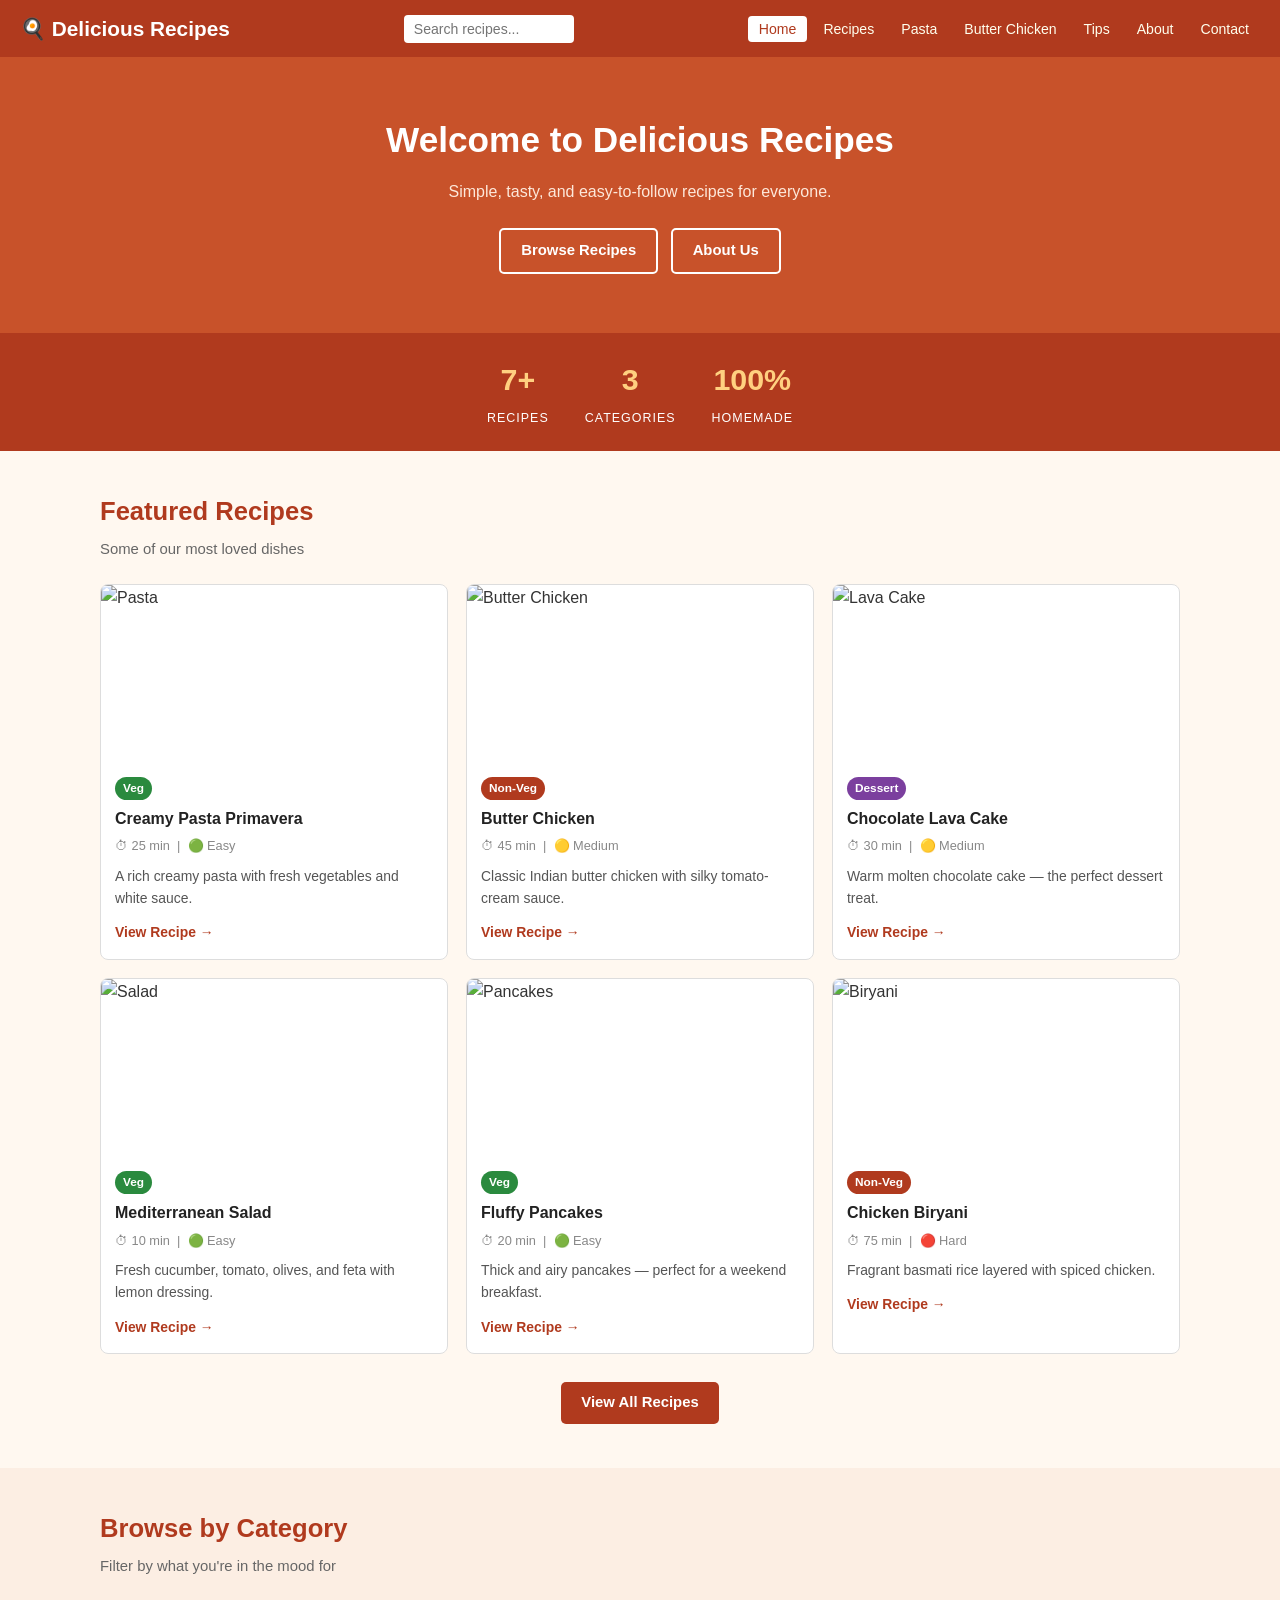
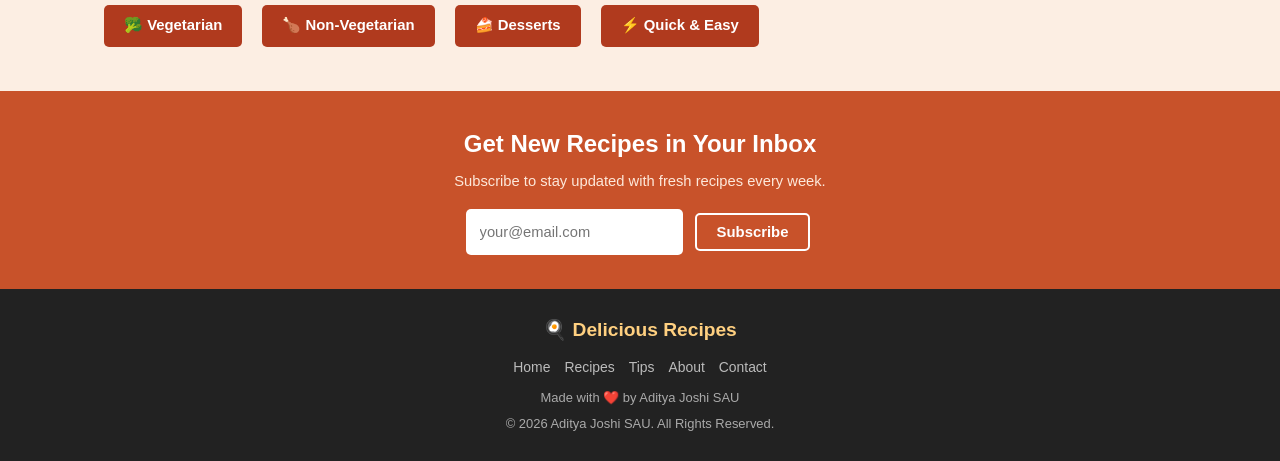
==== index.html @ 1924f4de "1" ====
<!DOCTYPE html>
<html lang="en">
<head>
  <meta charset="UTF-8" />
  <meta name="viewport" content="width=device-width, initial-scale=1.0" />
  <title>Delicious Recipes - Home</title>
  <link rel="stylesheet" href="css/styles.css" />
</head>
<body>

<!-- NAVBAR -->
<nav class="navbar">
  <a href="index.html" class="nav-logo">🍳 Delicious Recipes</a>
  <div class="nav-search">
    <input type="text" id="searchInput" placeholder="Search recipes..." onkeydown="if(event.key==='Enter'){goSearch()}" />
  </div>
  <ul class="nav-links">
    <li><a href="index.html" class="active">Home</a></li>
    <li><a href="recipes.html">Recipes</a></li>
    <li><a href="recipe-pasta.html">Pasta</a></li>
    <li><a href="recipe-butter-chicken.html">Butter Chicken</a></li>
    <li><a href="tips.html">Tips</a></li>
    <li><a href="about.html">About</a></li>
    <li><a href="contact.html">Contact</a></li>
  </ul>
</nav>

<!-- HERO -->
<section class="hero">
  <h1>Welcome to Delicious Recipes</h1>
  <p>Simple, tasty, and easy-to-follow recipes for everyone.</p>
  <a href="recipes.html" class="btn btn-outline">Browse Recipes</a>
  <a href="about.html" class="btn btn-outline">About Us</a>
</section>

<!-- STATS -->
<div class="stats-strip">
  <div class="container">
    <div class="stat-item"><span class="stat-num">7+</span><span class="stat-label">Recipes</span></div>
    <div class="stat-item"><span class="stat-num">3</span><span class="stat-label">Categories</span></div>
    <div class="stat-item"><span class="stat-num">100%</span><span class="stat-label">Homemade</span></div>
  </div>
</div>

<!-- FEATURED RECIPES -->
<section class="section">
  <div class="container">
    <h2 class="section-title">Featured Recipes</h2>
    <p class="section-subtitle">Some of our most loved dishes</p>

    <div class="grid-3">

      <div class="card fade-in">
        <img src="https://images.unsplash.com/photo-1621996346565-e3dbc646d9a9?w=500&q=75" alt="Pasta" />
        <div class="card-body">
          <span class="card-badge badge-veg">Veg</span>
          <h3 class="card-title">Creamy Pasta Primavera</h3>
          <p class="card-meta">⏱ 25 min &nbsp;|&nbsp; 🟢 Easy</p>
          <p class="card-desc">A rich creamy pasta with fresh vegetables and white sauce.</p>
          <a href="recipe-pasta.html" class="card-link">View Recipe →</a>
        </div>
      </div>

      <div class="card fade-in">
        <img src="https://images.unsplash.com/photo-1603894584373-5ac82b2ae398?w=500&q=75" alt="Butter Chicken" />
        <div class="card-body">
          <span class="card-badge badge-nonveg">Non-Veg</span>
          <h3 class="card-title">Butter Chicken</h3>
          <p class="card-meta">⏱ 45 min &nbsp;|&nbsp; 🟡 Medium</p>
          <p class="card-desc">Classic Indian butter chicken with silky tomato-cream sauce.</p>
          <a href="recipe-butter-chicken.html" class="card-link">View Recipe →</a>
        </div>
      </div>

      <div class="card fade-in">
        <img src="https://images.unsplash.com/photo-1565958011703-44f9829ba187?w=500&q=75" alt="Lava Cake" />
        <div class="card-body">
          <span class="card-badge badge-dessert">Dessert</span>
          <h3 class="card-title">Chocolate Lava Cake</h3>
          <p class="card-meta">⏱ 30 min &nbsp;|&nbsp; 🟡 Medium</p>
          <p class="card-desc">Warm molten chocolate cake — the perfect dessert treat.</p>
          <a href="recipe-lava-cake.html" class="card-link">View Recipe →</a>
        </div>
      </div>

      <div class="card fade-in">
        <img src="https://images.unsplash.com/photo-1512621776951-a57141f2eefd?w=500&q=75" alt="Salad" />
        <div class="card-body">
          <span class="card-badge badge-veg">Veg</span>
          <h3 class="card-title">Mediterranean Salad</h3>
          <p class="card-meta">⏱ 10 min &nbsp;|&nbsp; 🟢 Easy</p>
          <p class="card-desc">Fresh cucumber, tomato, olives, and feta with lemon dressing.</p>
          <a href="recipe-salad.html" class="card-link">View Recipe →</a>
        </div>
      </div>

      <div class="card fade-in">
        <img src="https://images.unsplash.com/photo-1567620905732-2d1ec7ab7445?w=500&q=75" alt="Pancakes" />
        <div class="card-body">
          <span class="card-badge badge-veg">Veg</span>
          <h3 class="card-title">Fluffy Pancakes</h3>
          <p class="card-meta">⏱ 20 min &nbsp;|&nbsp; 🟢 Easy</p>
          <p class="card-desc">Thick and airy pancakes — perfect for a weekend breakfast.</p>
          <a href="recipe-pancakes.html" class="card-link">View Recipe →</a>
        </div>
      </div>

      <div class="card fade-in">
        <img src="https://images.unsplash.com/photo-1563379091339-03b21ab4a4f8?w=500&q=75" alt="Biryani" />
        <div class="card-body">
          <span class="card-badge badge-nonveg">Non-Veg</span>
          <h3 class="card-title">Chicken Biryani</h3>
          <p class="card-meta">⏱ 75 min &nbsp;|&nbsp; 🔴 Hard</p>
          <p class="card-desc">Fragrant basmati rice layered with spiced chicken.</p>
          <a href="recipe-biryani.html" class="card-link">View Recipe →</a>
        </div>
      </div>

    </div>

    <p style="text-align:center; margin-top:24px;">
      <a href="recipes.html" class="btn btn-primary">View All Recipes</a>
    </p>
  </div>
</section>

<!-- CATEGORIES -->
<section class="section-alt">
  <div class="container">
    <h2 class="section-title">Browse by Category</h2>
    <p class="section-subtitle">Filter by what you're in the mood for</p>
    <div style="display:flex; flex-wrap:wrap; gap:12px; margin-top:8px;">
      <a href="recipes.html" class="btn btn-primary">🥦 Vegetarian</a>
      <a href="recipes.html" class="btn btn-primary">🍗 Non-Vegetarian</a>
      <a href="recipes.html" class="btn btn-primary">🍰 Desserts</a>
      <a href="recipes.html" class="btn btn-primary">⚡ Quick &amp; Easy</a>
    </div>
  </div>
</section>

<!-- NEWSLETTER -->
<div class="newsletter">
  <h2>Get New Recipes in Your Inbox</h2>
  <p>Subscribe to stay updated with fresh recipes every week.</p>
  <div class="newsletter-form">
    <input type="email" placeholder="your@email.com" />
    <button class="btn btn-outline" onclick="alert('Subscribed! Thank you.')">Subscribe</button>
  </div>
</div>

<!-- FOOTER -->
<footer>
  <div class="footer-logo">🍳 Delicious Recipes</div>
  <div class="footer-links">
    <a href="index.html">Home</a>
    <a href="recipes.html">Recipes</a>
    <a href="tips.html">Tips</a>
    <a href="about.html">About</a>
    <a href="contact.html">Contact</a>
  </div>
  <p>Made with ❤️ by Aditya Joshi SAU</p>
  <p>© 2026 Aditya Joshi SAU. All Rights Reserved.</p>
</footer>

<a href="#" class="scroll-top" id="scrollTop" title="Back to top">↑</a>

<script>
  function goSearch() {
    var q = document.getElementById('searchInput').value.trim();
    if (q) window.location.href = 'recipes.html?q=' + encodeURIComponent(q);
  }

  window.addEventListener('scroll', function () {
    var btn = document.getElementById('scrollTop');
    if (window.scrollY > 300) {
      btn.style.opacity = '1';
      btn.style.pointerEvents = 'auto';
    } else {
      btn.style.opacity = '0';
      btn.style.pointerEvents = 'none';
    }
  });
</script>

</body>
</html>
---- css/styles.css ----
/* ===== BASIC STYLES ===== */

* {
  margin: 0;
  padding: 0;
  box-sizing: border-box;
}

body {
  font-family: Arial, sans-serif;
  background-color: #fff8f0;
  color: #333;
  line-height: 1.6;
}

a {
  text-decoration: none;
  color: inherit;
}

img {
  max-width: 100%;
  height: auto;
  display: block;
}

/* ===== NAVBAR ===== */
.navbar {
  background-color: #b03a1e;
  padding: 12px 20px;
  display: flex;
  align-items: center;
  justify-content: space-between;
  flex-wrap: wrap;
  gap: 10px;
}

.nav-logo {
  font-size: 1.3rem;
  font-weight: bold;
  color: #fff;
}

.nav-links {
  display: flex;
  flex-wrap: wrap;
  gap: 5px;
  list-style: none;
}

.nav-links a {
  color: #ffe;
  padding: 5px 11px;
  border-radius: 4px;
  font-size: 0.88rem;
}

.nav-links a:hover,
.nav-links a.active {
  background-color: #fff;
  color: #b03a1e;
}

.nav-search input {
  padding: 6px 10px;
  border-radius: 4px;
  border: none;
  font-size: 0.88rem;
  outline: none;
  width: 170px;
}

/* ===== HERO ===== */
.hero {
  background-color: #c8522a;
  color: #fff;
  text-align: center;
  padding: 55px 20px;
}

.hero h1 {
  font-size: 2.2rem;
  margin-bottom: 10px;
}

.hero p {
  font-size: 1rem;
  margin-bottom: 20px;
  color: #fde8da;
}

/* ===== BUTTONS ===== */
.btn {
  display: inline-block;
  padding: 9px 20px;
  border-radius: 5px;
  font-size: 0.93rem;
  font-weight: bold;
  cursor: pointer;
  border: none;
  font-family: Arial, sans-serif;
  margin: 4px;
}

.btn-primary {
  background-color: #b03a1e;
  color: #fff;
}

.btn-primary:hover {
  background-color: #8a2d15;
}

.btn-outline {
  background-color: transparent;
  color: #fff;
  border: 2px solid #fff;
}

.btn-outline:hover {
  background-color: #fff;
  color: #b03a1e;
}

/* ===== SECTIONS ===== */
.section {
  padding: 40px 20px;
}

.section-alt {
  background-color: #fceee3;
  padding: 40px 20px;
}

.container {
  max-width: 1080px;
  margin: 0 auto;
}

.section-title {
  font-size: 1.6rem;
  color: #b03a1e;
  margin-bottom: 6px;
}

.section-subtitle {
  color: #666;
  margin-bottom: 22px;
  font-size: 0.93rem;
}

/* ===== CARDS ===== */
.grid-3 {
  display: flex;
  flex-wrap: wrap;
  gap: 18px;
}

.card {
  background: #fff;
  border: 1px solid #ddd;
  border-radius: 8px;
  overflow: hidden;
  flex: 1 1 260px;
  transition: box-shadow 0.2s, transform 0.2s;
}

.card:hover {
  box-shadow: 0 4px 14px rgba(0,0,0,0.12);
  transform: translateY(-4px);
}

.card img {
  width: 100%;
  height: 175px;
  object-fit: cover;
}

.card-body {
  padding: 14px;
}

.card-title {
  font-size: 1rem;
  font-weight: bold;
  margin-bottom: 5px;
  color: #222;
}

.card-meta {
  font-size: 0.8rem;
  color: #888;
  margin-bottom: 8px;
}

.card-desc {
  font-size: 0.87rem;
  color: #555;
  margin-bottom: 10px;
}

.card-badge {
  display: inline-block;
  font-size: 0.74rem;
  font-weight: bold;
  padding: 2px 8px;
  border-radius: 12px;
  color: #fff;
  margin-bottom: 6px;
}

.badge-veg     { background-color: #2a8a3e; }
.badge-nonveg  { background-color: #b03a1e; }
.badge-dessert { background-color: #7b3f9e; }

.card-link {
  color: #b03a1e;
  font-weight: bold;
  font-size: 0.87rem;
}

.card-link:hover {
  text-decoration: underline;
}

/* ===== CATEGORY FILTER ===== */
.category-filter {
  display: flex;
  flex-wrap: wrap;
  gap: 8px;
  margin-bottom: 22px;
}

.filter-btn {
  padding: 6px 16px;
  border-radius: 20px;
  border: 2px solid #ccc;
  background: #fff;
  color: #555;
  font-size: 0.87rem;
  font-weight: bold;
  cursor: pointer;
  font-family: Arial, sans-serif;
}

.filter-btn:hover,
.filter-btn.active {
  background-color: #b03a1e;
  border-color: #b03a1e;
  color: #fff;
}

/* ===== SEARCH BOX ===== */
.search-box {
  display: flex;
  gap: 8px;
  max-width: 460px;
  margin-bottom: 22px;
}

.search-box input {
  flex: 1;
  padding: 8px 12px;
  border: 1.5px solid #ccc;
  border-radius: 5px;
  font-size: 0.93rem;
  outline: none;
  font-family: Arial, sans-serif;
}

.search-box input:focus {
  border-color: #b03a1e;
}

/* ===== PAGE HEADER ===== */
.page-header {
  background-color: #b03a1e;
  color: #fff;
  padding: 34px 20px;
  text-align: center;
}

.page-header h1 {
  font-size: 1.9rem;
  margin-bottom: 6px;
}

.page-header p {
  color: #fde8da;
  font-size: 0.95rem;
}

/* ===== BREADCRUMB ===== */
.breadcrumb {
  background-color: #fceee3;
  padding: 8px 20px;
  font-size: 0.84rem;
  color: #888;
  border-bottom: 1px solid #e0cdb8;
}

.breadcrumb a {
  color: #b03a1e;
}

.breadcrumb a:hover {
  text-decoration: underline;
}

/* ===== RECIPE PAGE ===== */
.recipe-content {
  max-width: 860px;
  margin: 0 auto;
  padding: 28px 20px;
}

.recipe-img {
  width: 100%;
  max-height: 360px;
  object-fit: cover;
  border-radius: 8px;
  margin-bottom: 22px;
}

.recipe-meta {
  display: flex;
  flex-wrap: wrap;
  gap: 14px;
  background: #fceee3;
  padding: 12px 16px;
  border-radius: 7px;
  margin-bottom: 24px;
  font-size: 0.9rem;
  color: #444;
}

.recipe-body {
  display: flex;
  gap: 24px;
  align-items: flex-start;
  flex-wrap: wrap;
}

.ingredients-box {
  min-width: 200px;
  max-width: 240px;
  flex: 1;
  background: #fff;
  border: 1px solid #ddd;
  border-radius: 8px;
  padding: 14px;
}

.ingredients-box h2 {
  font-size: 1.05rem;
  color: #b03a1e;
  margin-bottom: 10px;
  border-bottom: 2px solid #b03a1e;
  padding-bottom: 5px;
}

.ingredients-box li {
  list-style: disc;
  margin-left: 16px;
  padding: 4px 0;
  font-size: 0.88rem;
  color: #444;
  border-bottom: 1px solid #f0e8dc;
}

.instructions {
  flex: 2;
  min-width: 240px;
}

.instructions h2 {
  font-size: 1.1rem;
  color: #b03a1e;
  margin-bottom: 14px;
}

.step {
  display: flex;
  gap: 12px;
  margin-bottom: 14px;
  background: #fff;
  border: 1px solid #ddd;
  border-radius: 7px;
  padding: 12px;
}

.step:hover {
  border-color: #c8522a;
}

.step-num {
  background-color: #b03a1e;
  color: #fff;
  font-weight: bold;
  font-size: 0.95rem;
  width: 34px;
  height: 34px;
  border-radius: 50%;
  display: flex;
  align-items: center;
  justify-content: center;
  flex-shrink: 0;
}

.step-text {
  font-size: 0.9rem;
  color: #444;
  line-height: 1.6;
  padding-top: 5px;
}

.tip-box {
  background: #fff8ec;
  border-left: 4px solid #e8a620;
  border-radius: 5px;
  padding: 11px 14px;
  margin-top: 16px;
  font-size: 0.88rem;
  color: #555;
}

/* ===== TIPS PAGE ===== */
.tip-card {
  background: #fff;
  border: 1px solid #ddd;
  border-left: 5px solid #b03a1e;
  border-radius: 7px;
  padding: 14px 16px;
  margin-bottom: 12px;
}

.tip-card h3 {
  font-size: 0.98rem;
  color: #222;
  margin-bottom: 5px;
}

.tip-card p {
  font-size: 0.88rem;
  color: #555;
}

/* ===== ABOUT PAGE ===== */
.about-grid {
  display: flex;
  gap: 28px;
  flex-wrap: wrap;
  align-items: flex-start;
}

.about-grid img {
  width: 100%;
  max-width: 380px;
  border-radius: 8px;
  object-fit: cover;
  max-height: 320px;
  flex: 1 1 280px;
}

.about-text {
  flex: 2;
  min-width: 240px;
}

.about-text h2 {
  font-size: 1.4rem;
  color: #b03a1e;
  margin-bottom: 10px;
}

.about-text p {
  font-size: 0.92rem;
  color: #555;
  margin-bottom: 9px;
}

.about-text li {
  list-style: disc;
  margin-left: 18px;
  padding: 3px 0;
  font-size: 0.9rem;
  color: #444;
}

/* ===== CONTACT PAGE ===== */
.contact-grid {
  display: flex;
  gap: 26px;
  flex-wrap: wrap;
}

.contact-info {
  flex: 1;
  min-width: 220px;
}

.contact-info h2 {
  font-size: 1.3rem;
  color: #b03a1e;
  margin-bottom: 9px;
}

.contact-info p {
  font-size: 0.9rem;
  color: #555;
  margin-bottom: 14px;
}

.contact-detail {
  padding: 7px 0;
  border-bottom: 1px solid #e0d0c0;
  font-size: 0.88rem;
  color: #444;
}

.contact-form {
  flex: 1;
  min-width: 240px;
  background: #fff;
  border: 1px solid #ddd;
  border-radius: 8px;
  padding: 18px;
}

.contact-form h2 {
  font-size: 1.1rem;
  color: #b03a1e;
  margin-bottom: 14px;
}

.form-group {
  margin-bottom: 12px;
}

.form-group label {
  display: block;
  font-size: 0.84rem;
  font-weight: bold;
  margin-bottom: 4px;
  color: #333;
}

.form-group input,
.form-group textarea,
.form-group select {
  width: 100%;
  padding: 7px 11px;
  border: 1.5px solid #ccc;
  border-radius: 5px;
  font-size: 0.9rem;
  font-family: Arial, sans-serif;
  color: #333;
  outline: none;
}

.form-group input:focus,
.form-group textarea:focus,
.form-group select:focus {
  border-color: #b03a1e;
}

.form-group textarea {
  resize: vertical;
  min-height: 85px;
}

/* ===== STATS STRIP ===== */
.stats-strip {
  background-color: #b03a1e;
  padding: 22px 20px;
}

.stats-strip .container {
  display: flex;
  justify-content: center;
  gap: 36px;
  flex-wrap: wrap;
}

.stat-item {
  text-align: center;
  color: #fff;
}

.stat-num {
  font-size: 1.9rem;
  font-weight: bold;
  color: #ffd080;
  display: block;
}

.stat-label {
  font-size: 0.78rem;
  text-transform: uppercase;
  letter-spacing: 1px;
}

/* ===== FOOTER ===== */
footer {
  background-color: #222;
  color: #aaa;
  padding: 26px 20px;
  text-align: center;
}

footer .footer-logo {
  font-size: 1.2rem;
  color: #ffd080;
  font-weight: bold;
  margin-bottom: 10px;
}

footer .footer-links {
  display: flex;
  justify-content: center;
  flex-wrap: wrap;
  gap: 14px;
  margin-bottom: 10px;
}

footer .footer-links a {
  color: #bbb;
  font-size: 0.87rem;
}

footer .footer-links a:hover {
  color: #ffd080;
}

footer p {
  font-size: 0.81rem;
  margin-top: 5px;
}

/* ===== SCROLL TOP ===== */
.scroll-top {
  position: fixed;
  bottom: 22px;
  right: 22px;
  background-color: #b03a1e;
  color: #fff;
  width: 40px;
  height: 40px;
  border-radius: 50%;
  text-align: center;
  line-height: 40px;
  font-size: 1rem;
  box-shadow: 0 2px 8px rgba(0,0,0,0.2);
  opacity: 0;
  pointer-events: none;
  transition: opacity 0.3s;
}

/* ===== CSS ANIMATION (bonus) ===== */
@keyframes fadeIn {
  from { opacity: 0; transform: translateY(14px); }
  to   { opacity: 1; transform: translateY(0); }
}

.fade-in {
  animation: fadeIn 0.5s ease both;
}

/* ===== NEWSLETTER ===== */
.newsletter {
  background-color: #c8522a;
  padding: 34px 20px;
  text-align: center;
  color: #fff;
}

.newsletter h2 {
  font-size: 1.5rem;
  margin-bottom: 7px;
}

.newsletter p {
  font-size: 0.92rem;
  color: #fde8da;
  margin-bottom: 16px;
}

.newsletter-form {
  display: flex;
  justify-content: center;
  gap: 8px;
  flex-wrap: wrap;
}

.newsletter-form input {
  padding: 8px 14px;
  border-radius: 5px;
  border: none;
  font-size: 0.92rem;
  outline: none;
  min-width: 200px;
}

/* ===== RESPONSIVE ===== */
@media (max-width: 768px) {
  .hero h1 { font-size: 1.7rem; }
  .recipe-body { flex-direction: column; }
  .ingredients-box { max-width: 100%; }
  .about-grid { flex-direction: column; }
  .contact-grid { flex-direction: column; }
  .stats-strip .container { gap: 18px; }
}

@media (max-width: 480px) {
  .navbar { flex-direction: column; align-items: flex-start; }
  .nav-search input { width: 120px; }
  .hero h1 { font-size: 1.5rem; }
  .card { flex: 1 1 100%; }
}
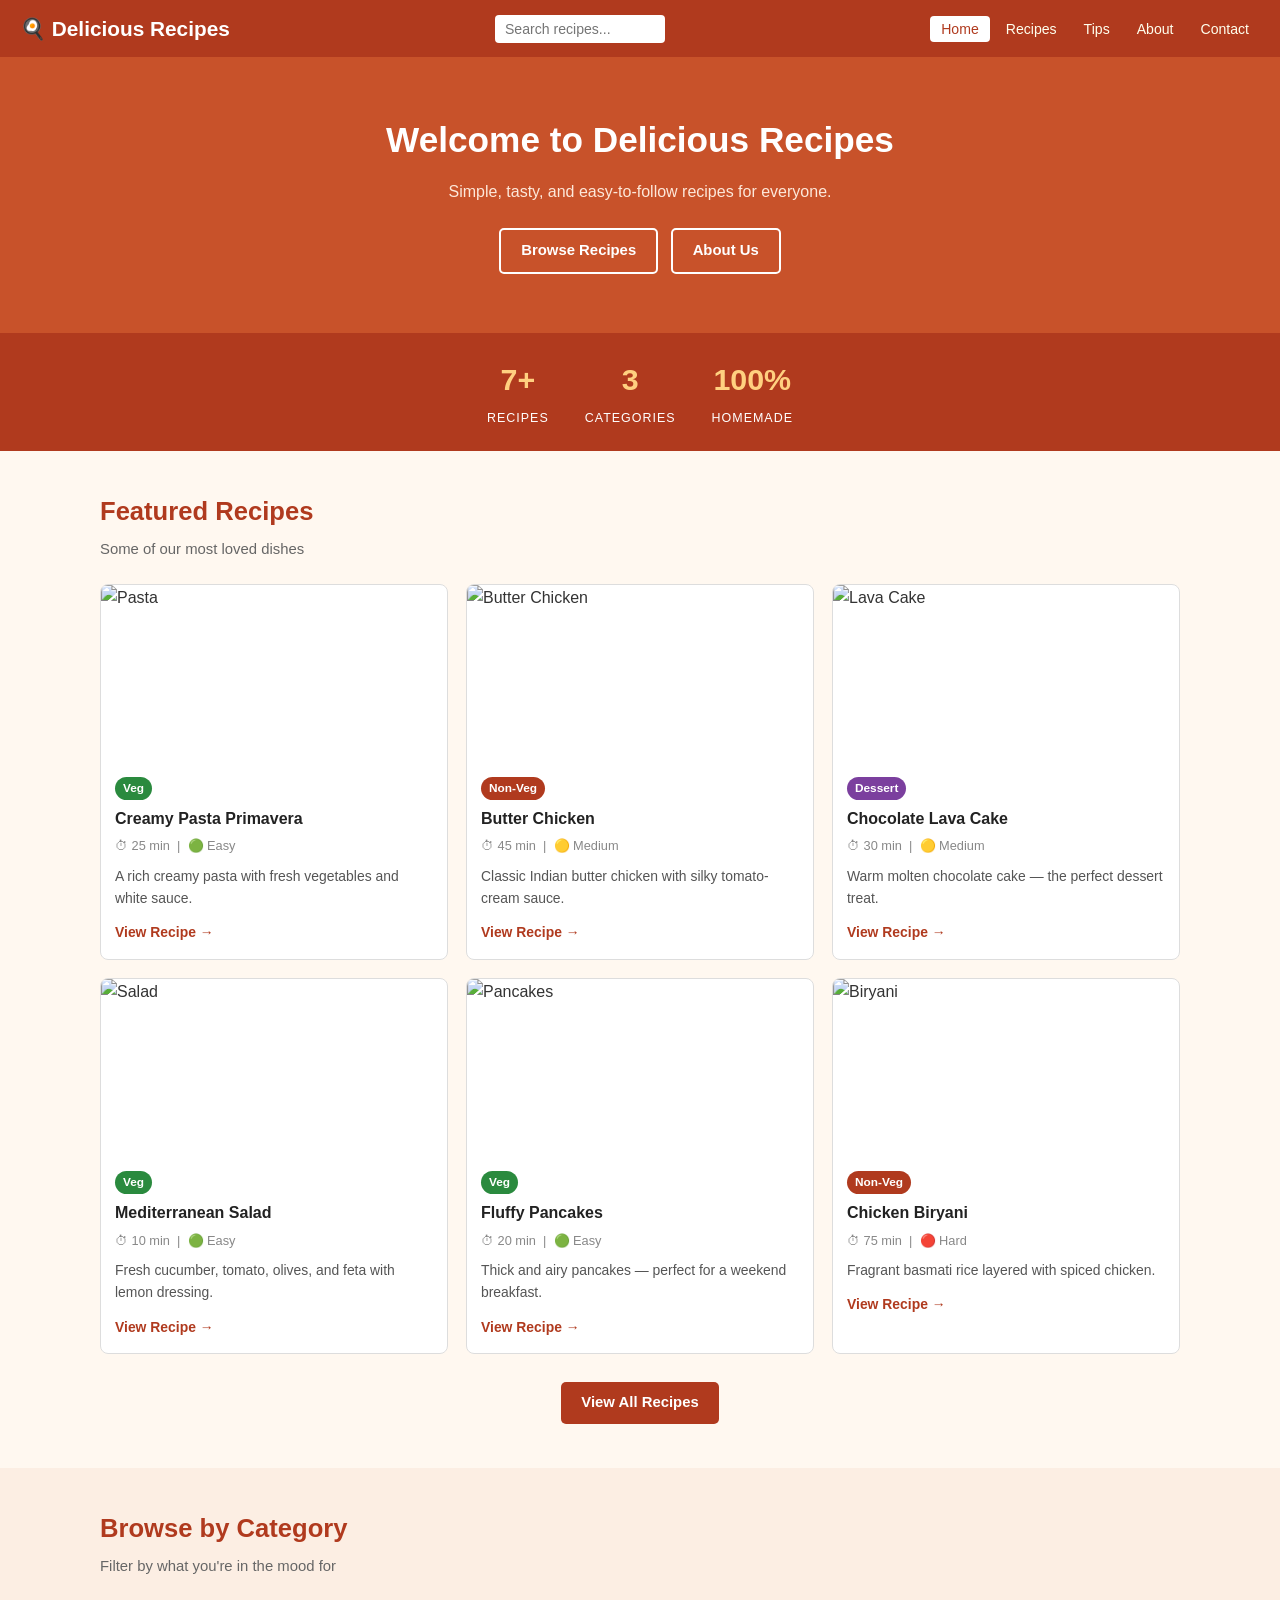
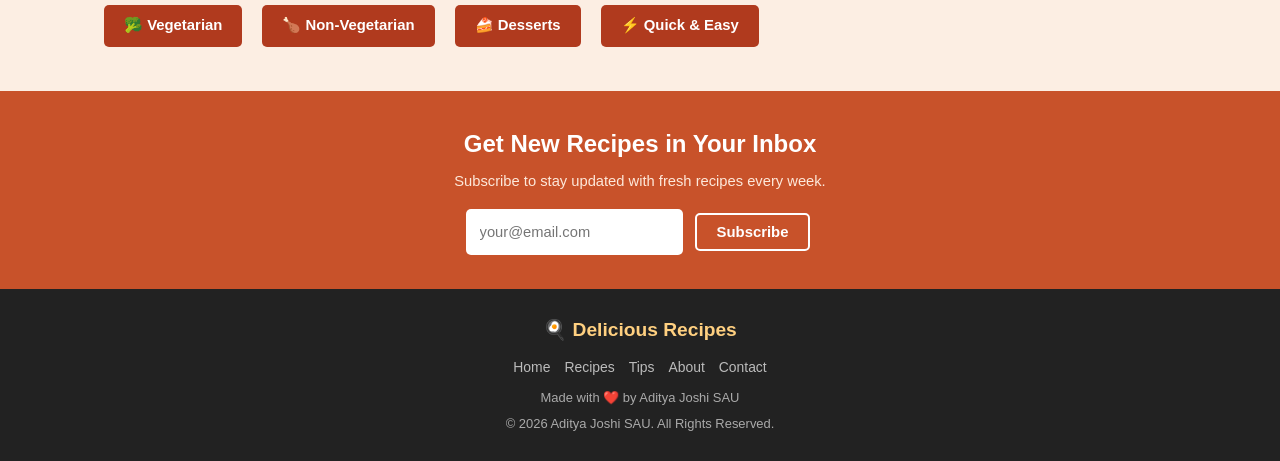
==== commit 8ae2f59f: "3" ====
--- a/index.html
+++ b/index.html
@@ -17,8 +17,6 @@
   <ul class="nav-links">
     <li><a href="index.html" class="active">Home</a></li>
     <li><a href="recipes.html">Recipes</a></li>
-    <li><a href="recipe-pasta.html">Pasta</a></li>
-    <li><a href="recipe-butter-chicken.html">Butter Chicken</a></li>
     <li><a href="tips.html">Tips</a></li>
     <li><a href="about.html">About</a></li>
     <li><a href="contact.html">Contact</a></li>
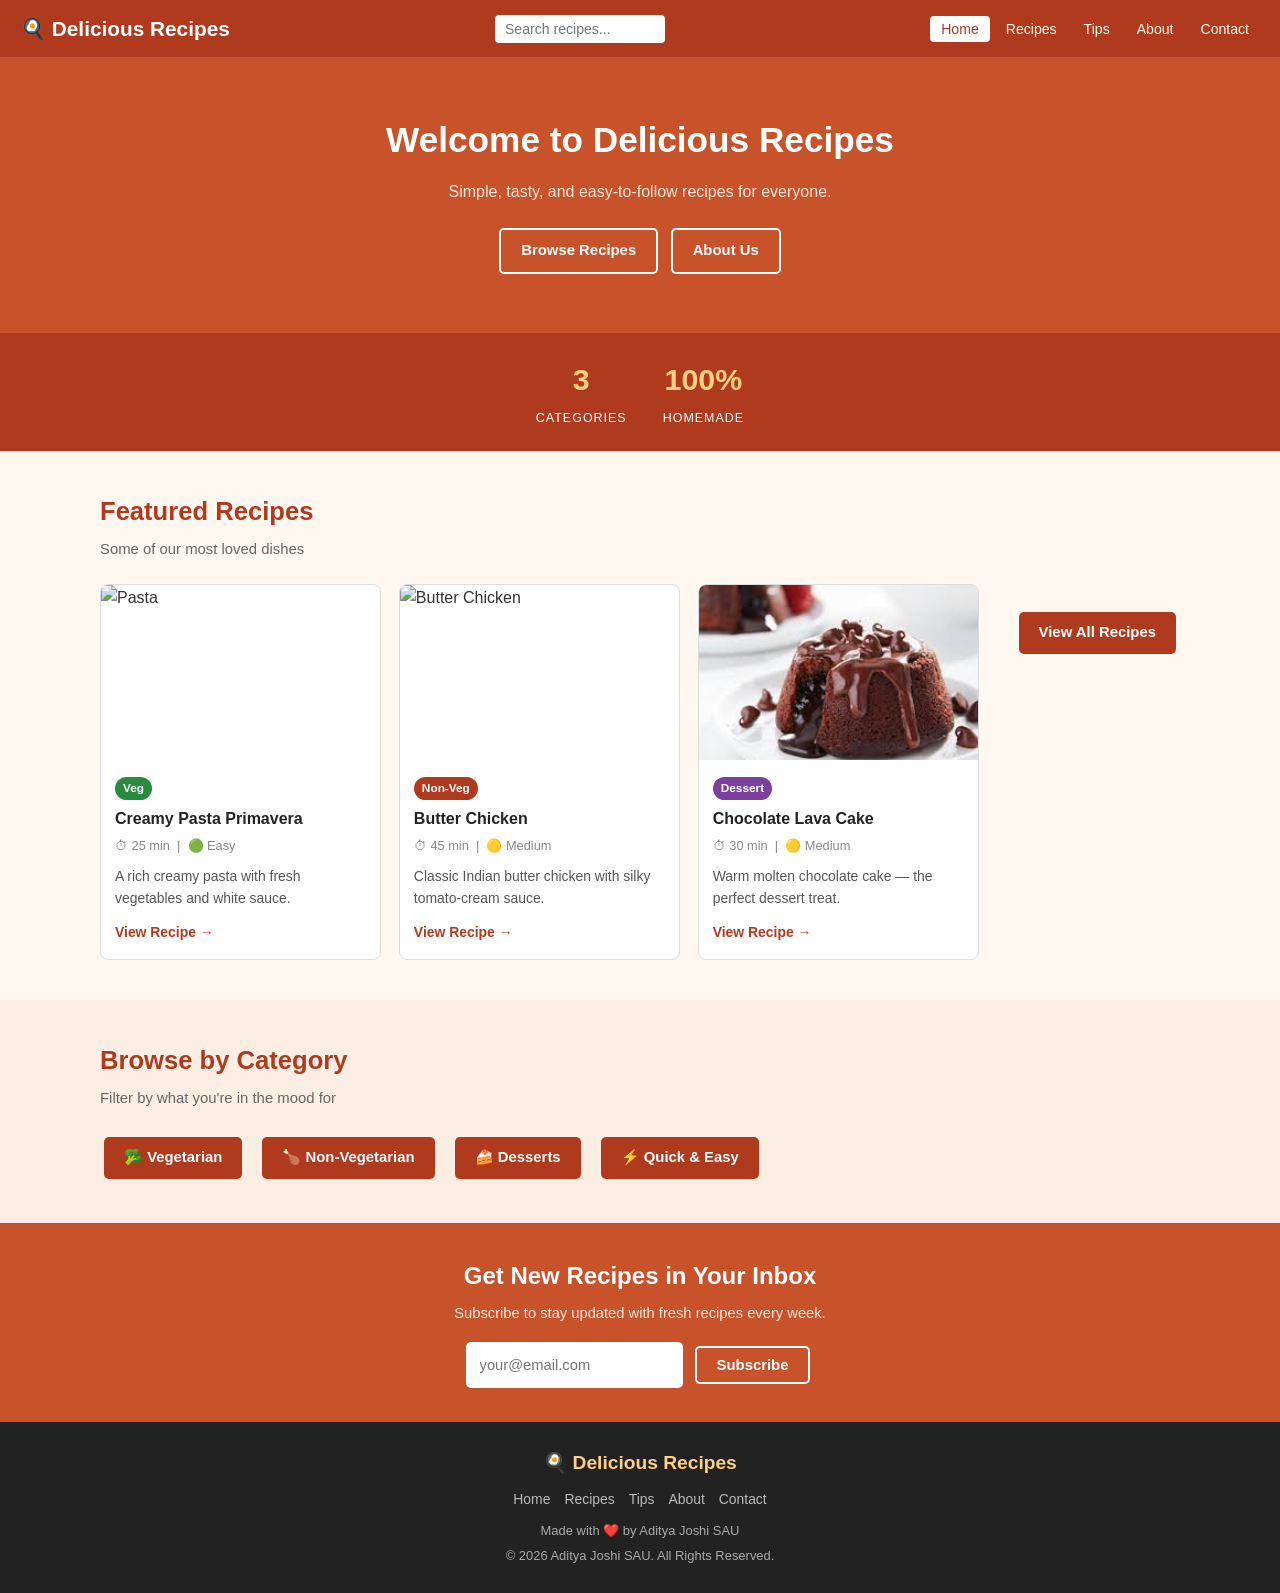
==== commit 83b1b8ed: "4" ====
--- a/index.html
+++ b/index.html
@@ -8,7 +8,6 @@
 </head>
 <body>
 
-<!-- NAVBAR -->
 <nav class="navbar">
   <a href="index.html" class="nav-logo">🍳 Delicious Recipes</a>
   <div class="nav-search">
@@ -23,7 +22,6 @@
   </ul>
 </nav>
 
-<!-- HERO -->
 <section class="hero">
   <h1>Welcome to Delicious Recipes</h1>
   <p>Simple, tasty, and easy-to-follow recipes for everyone.</p>
@@ -34,13 +32,11 @@
 <!-- STATS -->
 <div class="stats-strip">
   <div class="container">
-    <div class="stat-item"><span class="stat-num">7+</span><span class="stat-label">Recipes</span></div>
     <div class="stat-item"><span class="stat-num">3</span><span class="stat-label">Categories</span></div>
     <div class="stat-item"><span class="stat-num">100%</span><span class="stat-label">Homemade</span></div>
   </div>
 </div>
 
-<!-- FEATURED RECIPES -->
 <section class="section">
   <div class="container">
     <h2 class="section-title">Featured Recipes</h2>
@@ -71,7 +67,7 @@
       </div>
 
       <div class="card fade-in">
-        <img src="https://images.unsplash.com/photo-1565958011703-44f9829ba187?w=500&q=75" alt="Lava Cake" />
+        <img src="[data-uri]" alt="Lava Cake" />
         <div class="card-body">
           <span class="card-badge badge-dessert">Dessert</span>
           <h3 class="card-title">Chocolate Lava Cake</h3>
@@ -80,41 +76,9 @@
           <a href="recipe-lava-cake.html" class="card-link">View Recipe →</a>
         </div>
       </div>
+        <br>  
 
-      <div class="card fade-in">
-        <img src="https://images.unsplash.com/photo-1512621776951-a57141f2eefd?w=500&q=75" alt="Salad" />
-        <div class="card-body">
-          <span class="card-badge badge-veg">Veg</span>
-          <h3 class="card-title">Mediterranean Salad</h3>
-          <p class="card-meta">⏱ 10 min &nbsp;|&nbsp; 🟢 Easy</p>
-          <p class="card-desc">Fresh cucumber, tomato, olives, and feta with lemon dressing.</p>
-          <a href="recipe-salad.html" class="card-link">View Recipe →</a>
-        </div>
-      </div>
 
-      <div class="card fade-in">
-        <img src="https://images.unsplash.com/photo-1567620905732-2d1ec7ab7445?w=500&q=75" alt="Pancakes" />
-        <div class="card-body">
-          <span class="card-badge badge-veg">Veg</span>
-          <h3 class="card-title">Fluffy Pancakes</h3>
-          <p class="card-meta">⏱ 20 min &nbsp;|&nbsp; 🟢 Easy</p>
-          <p class="card-desc">Thick and airy pancakes — perfect for a weekend breakfast.</p>
-          <a href="recipe-pancakes.html" class="card-link">View Recipe →</a>
-        </div>
-      </div>
-
-      <div class="card fade-in">
-        <img src="https://images.unsplash.com/photo-1563379091339-03b21ab4a4f8?w=500&q=75" alt="Biryani" />
-        <div class="card-body">
-          <span class="card-badge badge-nonveg">Non-Veg</span>
-          <h3 class="card-title">Chicken Biryani</h3>
-          <p class="card-meta">⏱ 75 min &nbsp;|&nbsp; 🔴 Hard</p>
-          <p class="card-desc">Fragrant basmati rice layered with spiced chicken.</p>
-          <a href="recipe-biryani.html" class="card-link">View Recipe →</a>
-        </div>
-      </div>
-
-    </div>
 
     <p style="text-align:center; margin-top:24px;">
       <a href="recipes.html" class="btn btn-primary">View All Recipes</a>
@@ -122,7 +86,6 @@
   </div>
 </section>
 
-<!-- CATEGORIES -->
 <section class="section-alt">
   <div class="container">
     <h2 class="section-title">Browse by Category</h2>
@@ -136,7 +99,6 @@
   </div>
 </section>
 
-<!-- NEWSLETTER -->
 <div class="newsletter">
   <h2>Get New Recipes in Your Inbox</h2>
   <p>Subscribe to stay updated with fresh recipes every week.</p>
@@ -146,7 +108,6 @@
   </div>
 </div>
 
-<!-- FOOTER -->
 <footer>
   <div class="footer-logo">🍳 Delicious Recipes</div>
   <div class="footer-links">
